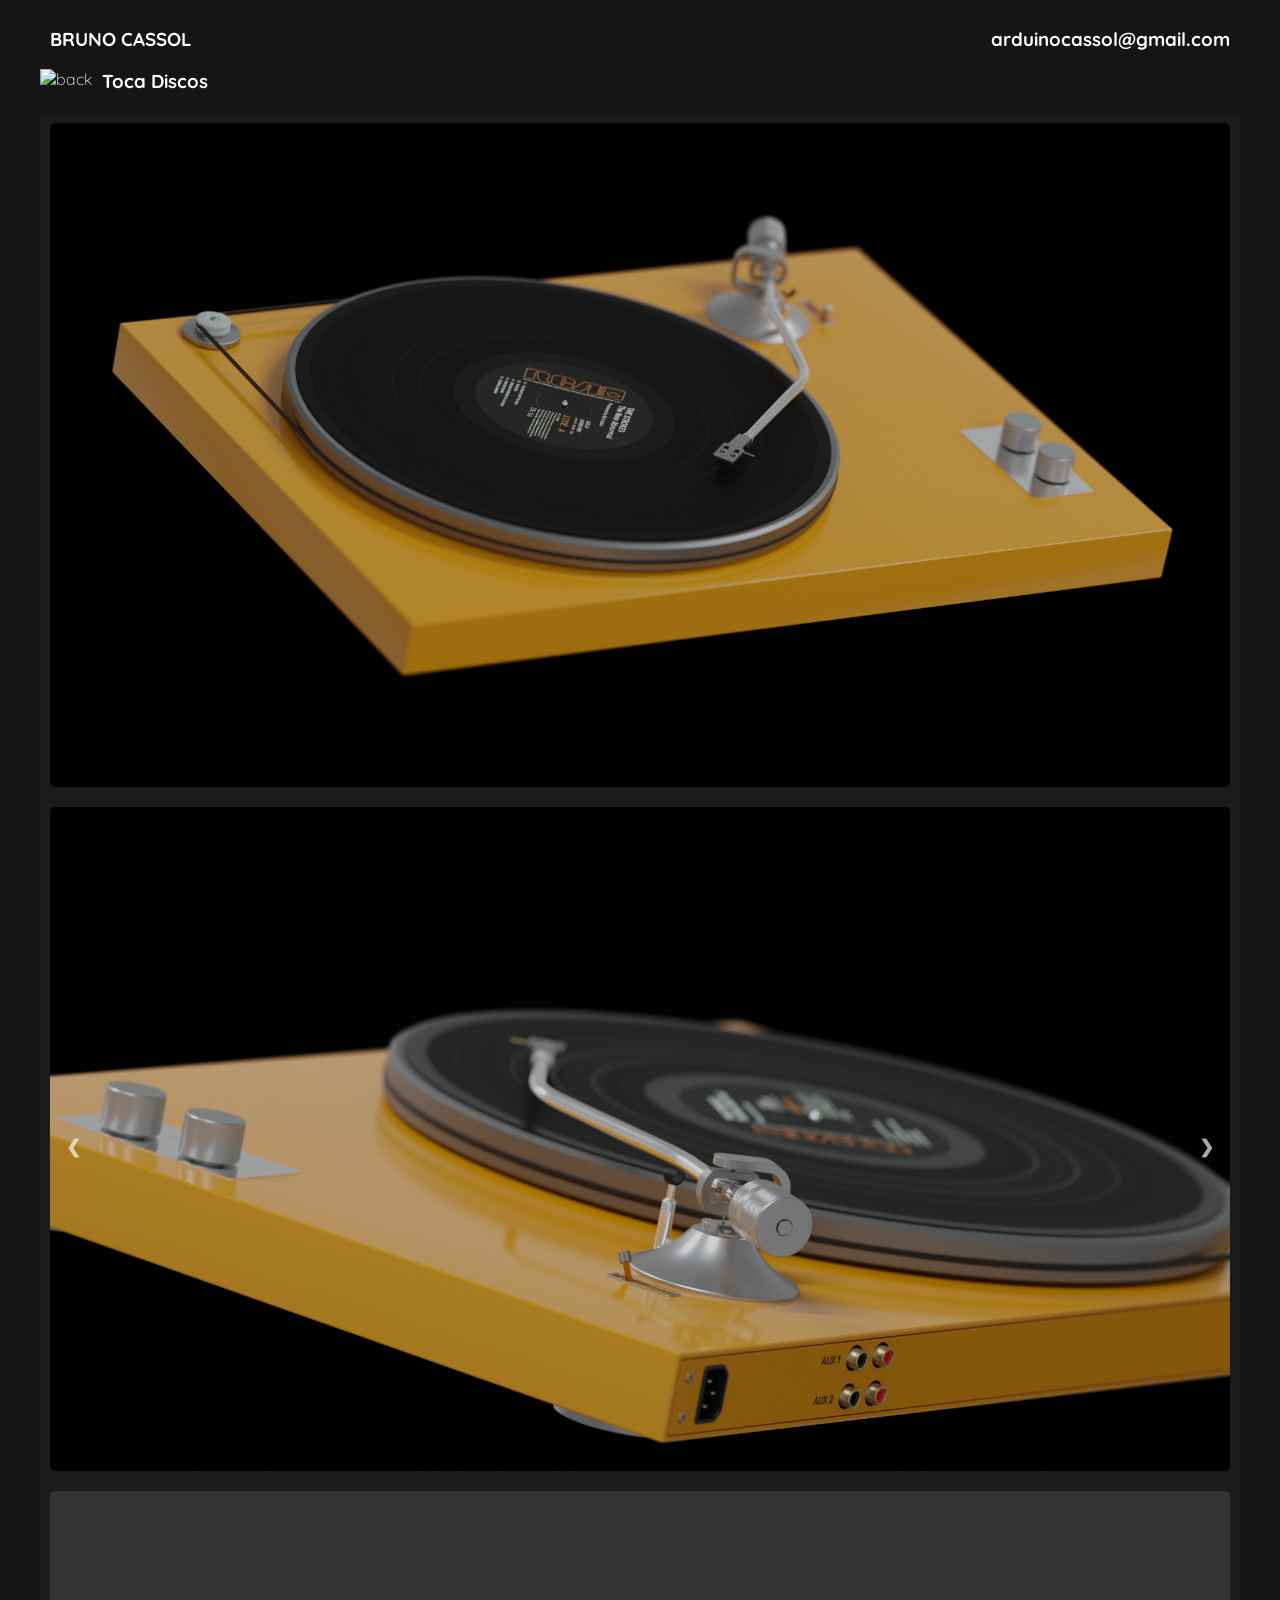
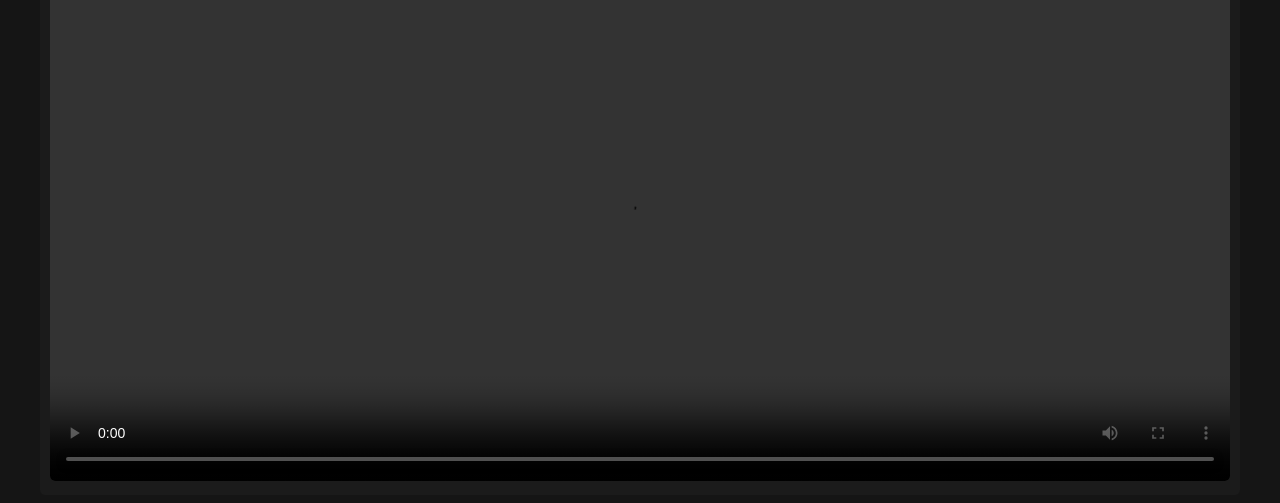
==== projects/project03/p03.html @ a25cc5ac "Main uploaded" ====
<!DOCTYPE html>
<html>
    <link rel="stylesheet" type="text/css" href="/portfolio/style.css">
    <link rel="stylesheet" type="text/css" href="/style.css">
    <script src="/slideshow.js" defer></script>
    <script src="/portfolio/slideshow.js" defer></script>
<head>
    <title>3d portfolio</title>
</head>

<body>
    
    <!-- ///////////// top bar and info /////////////-->
    
    <div class="topbar"  > 
            <div class="topbarLeft"> 
                <a href="/portfolio" style="text-decoration: none; color: white;">
                    <h3 >BRUNO CASSOL  </h3>
                </a>
            </div>
            <div class="topbarRight"> 
                 <h3>arduinocassol@gmail.com  </h3>
            </div>    
    </div>
    
    <!-- ///////////// navigation and title ///////////// -->

    <div class="navTitle">  
        
        <a class="backButtom" href="/portfolio" style="text-decoration: none; color: white;">
            <img  src="/portfolio/images/backButtom.png" alt="back">
        </a> 

        
        
        <h3>Toca Discos</h3> 
        
    </div>

    <!-- ///////////// Content page  ///////////// -->

    <div class="pageContent">    
        
        
        
        <img src="cover.jpg"> 
        </p>

    <!-- ///////////// Slideshow container ///////////// -->
        <div class="slideshow-container"> <!-- Full-width images with number and caption text -->

            <div class="mySlides fade">
                <img src="img1.jpg" style="width:100%">  
            </div>
            <div class="mySlides fade">
                <img src="img2.jpg" style="width:100%">
            </div>
            <div class="mySlides fade">
                <img src="img3.jpg" style="width:100%">
            </div>

            <!-- Next and previous buttons -->
            <a class="prev" onclick="plusSlides(-1)">&#10094;</a>
            <a class="next" onclick="plusSlides(1)">&#10095;</a>

        </div>  

        </p>
        
        <video controls>
            <source src="video.mp4" type="video/mp4"> 
        </video> 


    </div>

    
</body>


</html>
---- style.css ----
@import url('https://fonts.googleapis.com/css2?family=Quicksand:wght@300..700&display=swap');

body {
    background-color: rgb(21, 21, 21);
    font-family: "Quicksand", sans-serif;
    font-optical-sizing: auto;
    font-weight: lighter ;
    font-style: normal;
    
    color: white;
    max-width: 1200px;
    margin-left: auto;
    margin-right: auto;
    
}
.topbar{
    
    padding: 0;
    height: auto;
    border-radius: 5px;
    display: flex;
    width: 100%;
    font-weight:0;

    
    
}

.topbarLeft {
    flex: 1;
    margin-left: 10px;

    
}
.topbarRight {
    margin-right: 10px;
}

.content{
    position: relative;
    display: flex;
}

div.page {
    width: auto;
    padding-top: 10px;
    position: relative;
    
}   

.grid {
    display: grid;
    grid-template-columns: repeat(auto-fit, minmax(min(300px, 100%),1fr));
    gap: 10px;
}

.card {
    height: 400px;
    width: auto;
    background-color: #444444;
    overflow: hidden;
    border-radius: 5px;
    
}

.card img {
    height: 100%;
    width: 100%;
    object-fit:cover;
    
}

.buttom {
    width: 32px;
    height: 32px;
    border-radius: 5px;
    margin: 20px;
    margin-top: 30px;
    position: absolute;

}

/* content page styling  */
.navTitle {
    display: flex;
    
}
.navTitle h3 {
    position: flex;
    margin: 0px;
    
  
    
}
 .backButtom img{ /* back buttom */
    position: relative;
    width: 35px;
    padding-right: 10px;
}
.pageContent {
    background-color: #1b1b1b;
    margin-top: 20px;
    border-radius: 5px;
    padding: 10px;
}
.pageContent img { 
    width: 100%;
    border-radius: 5px;

}
.pageContent video {
    width: 100%;
    height: 100%;
    border-radius: 5px;
}








/* ////////////// Slideshow /////////////// */

* {box-sizing:border-box}

/* Slideshow container */
.slideshow-container {
  max-width: 100%;
  position: relative;
  margin: auto;
}

/* Hide the images by default */
.mySlides {
  display: none;
}

/* Next & previous buttons */
.prev, .next {
  cursor: pointer;
  position: absolute;
  top: 50%;
  width: auto;
  margin-top: -22px;
  padding: 16px;
  color: rgba(255, 255, 255, 0.664);
  font-weight: bold;
  font-size: 18px;
  transition: 0.6s ease;
  border-radius: 0 3px 3px 0;
  user-select: none;
}

/* Position the "next button" to the right */
.next {
  right: 0;
  border-radius: 3px 0 0 3px;
}

/* On hover, add a black background color with a little bit see-through */
.prev:hover, .next:hover {
  background-color: rgba(0,0,0,0.8);
}

.fade {
  animation-name: fade;
  animation-duration: 1.5s;
}

@keyframes fade {
  from {opacity: .4}
  to {opacity: 1}
}

/* ////////////// Slideshow /////////////// */
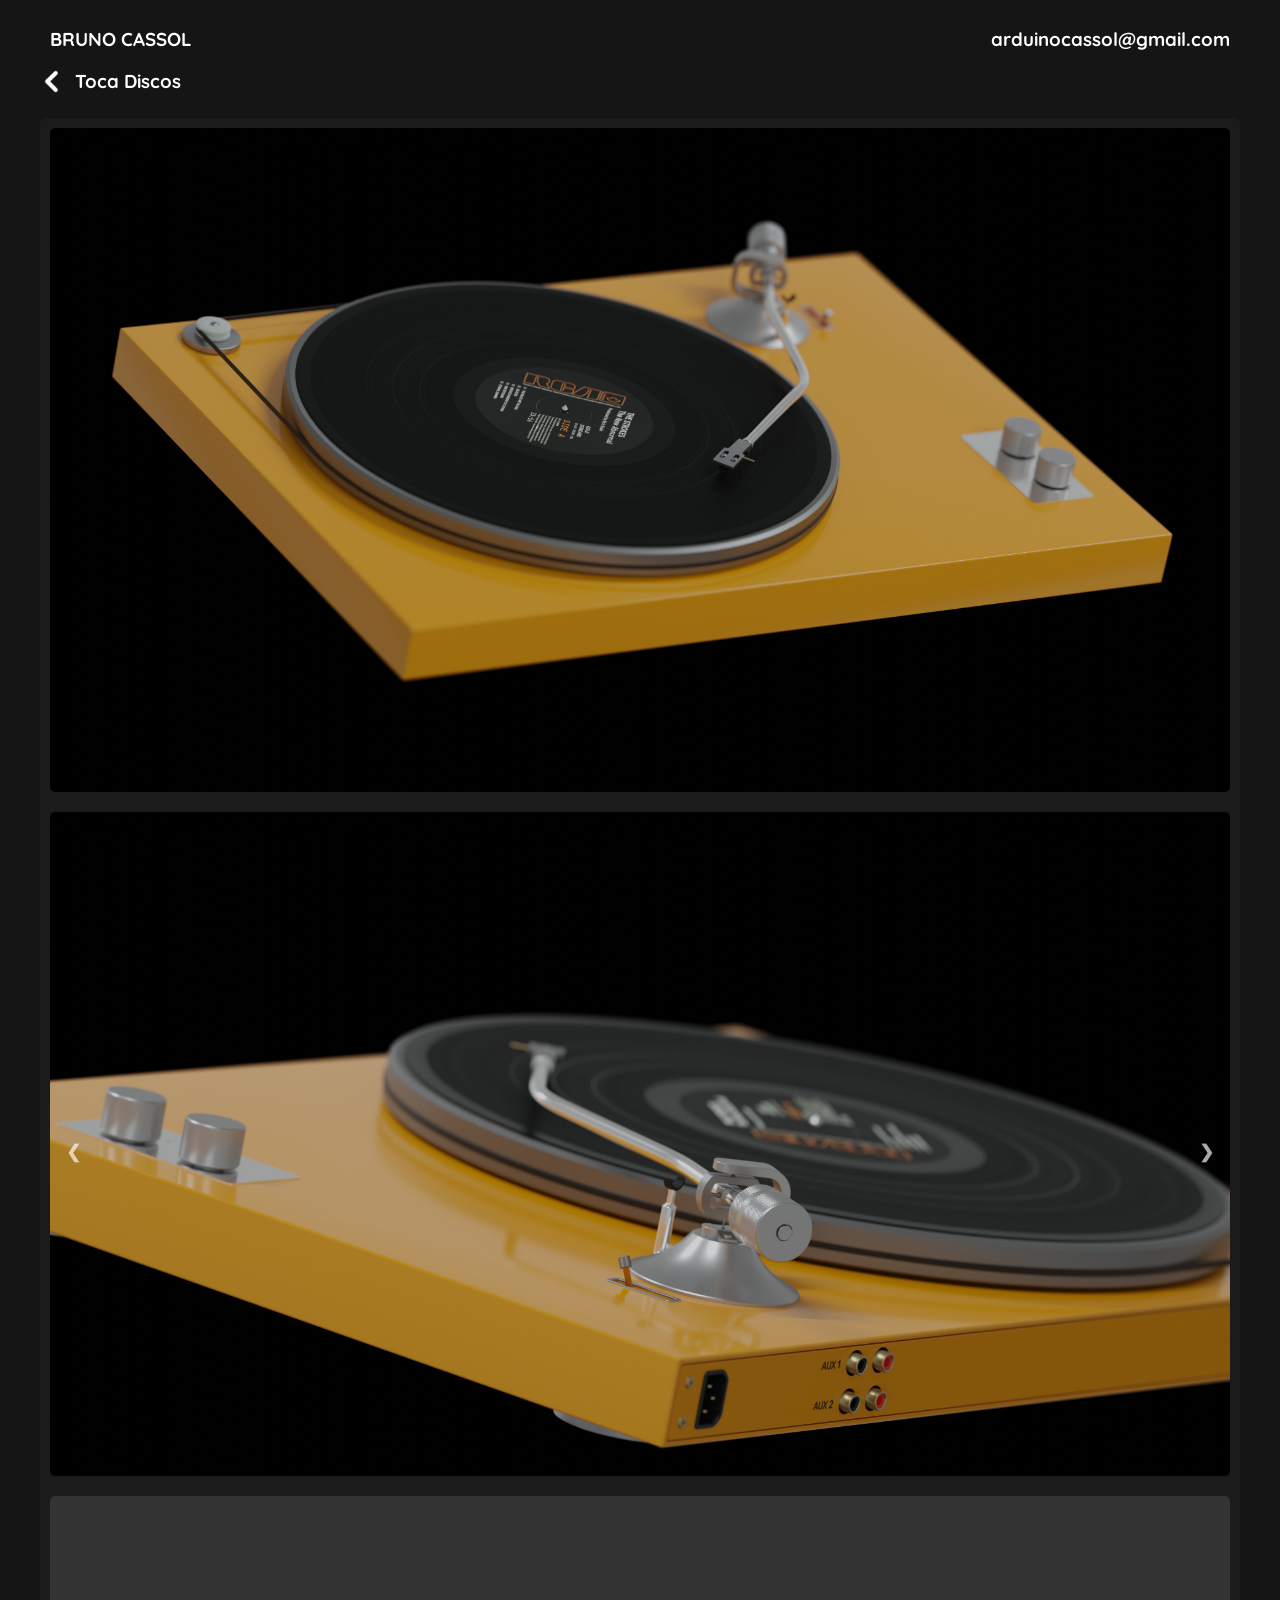
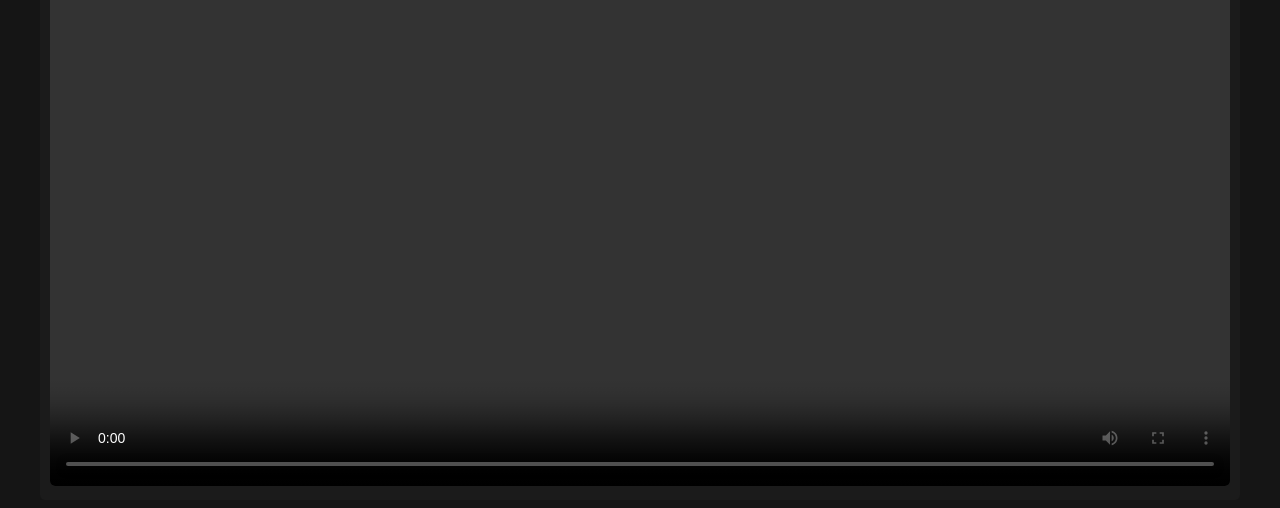
==== commit 9bf6dc86: "Minor fixes" ====
--- a/projects/project03/p03.html
+++ b/projects/project03/p03.html
@@ -3,7 +3,6 @@
     <link rel="stylesheet" type="text/css" href="/portfolio/style.css">
     <link rel="stylesheet" type="text/css" href="/style.css">
     <script src="/slideshow.js" defer></script>
-    <script src="/portfolio/slideshow.js" defer></script>
 <head>
     <title>3d portfolio</title>
 </head>
@@ -14,7 +13,7 @@
     
     <div class="topbar"  > 
             <div class="topbarLeft"> 
-                <a href="/portfolio" style="text-decoration: none; color: white;">
+                <a href="/" style="text-decoration: none; color: white;">
                     <h3 >BRUNO CASSOL  </h3>
                 </a>
             </div>
@@ -27,8 +26,8 @@
 
     <div class="navTitle">  
         
-        <a class="backButtom" href="/portfolio" style="text-decoration: none; color: white;">
-            <img  src="/portfolio/images/backButtom.png" alt="back">
+        <a class="backButtom" href="/" style="text-decoration: none; color: white;">
+            <img  src="/images/backButtom.png" alt="back">
         </a> 
 
         
@@ -78,4 +77,4 @@
 </body>
 
 
-</html>+</html>
